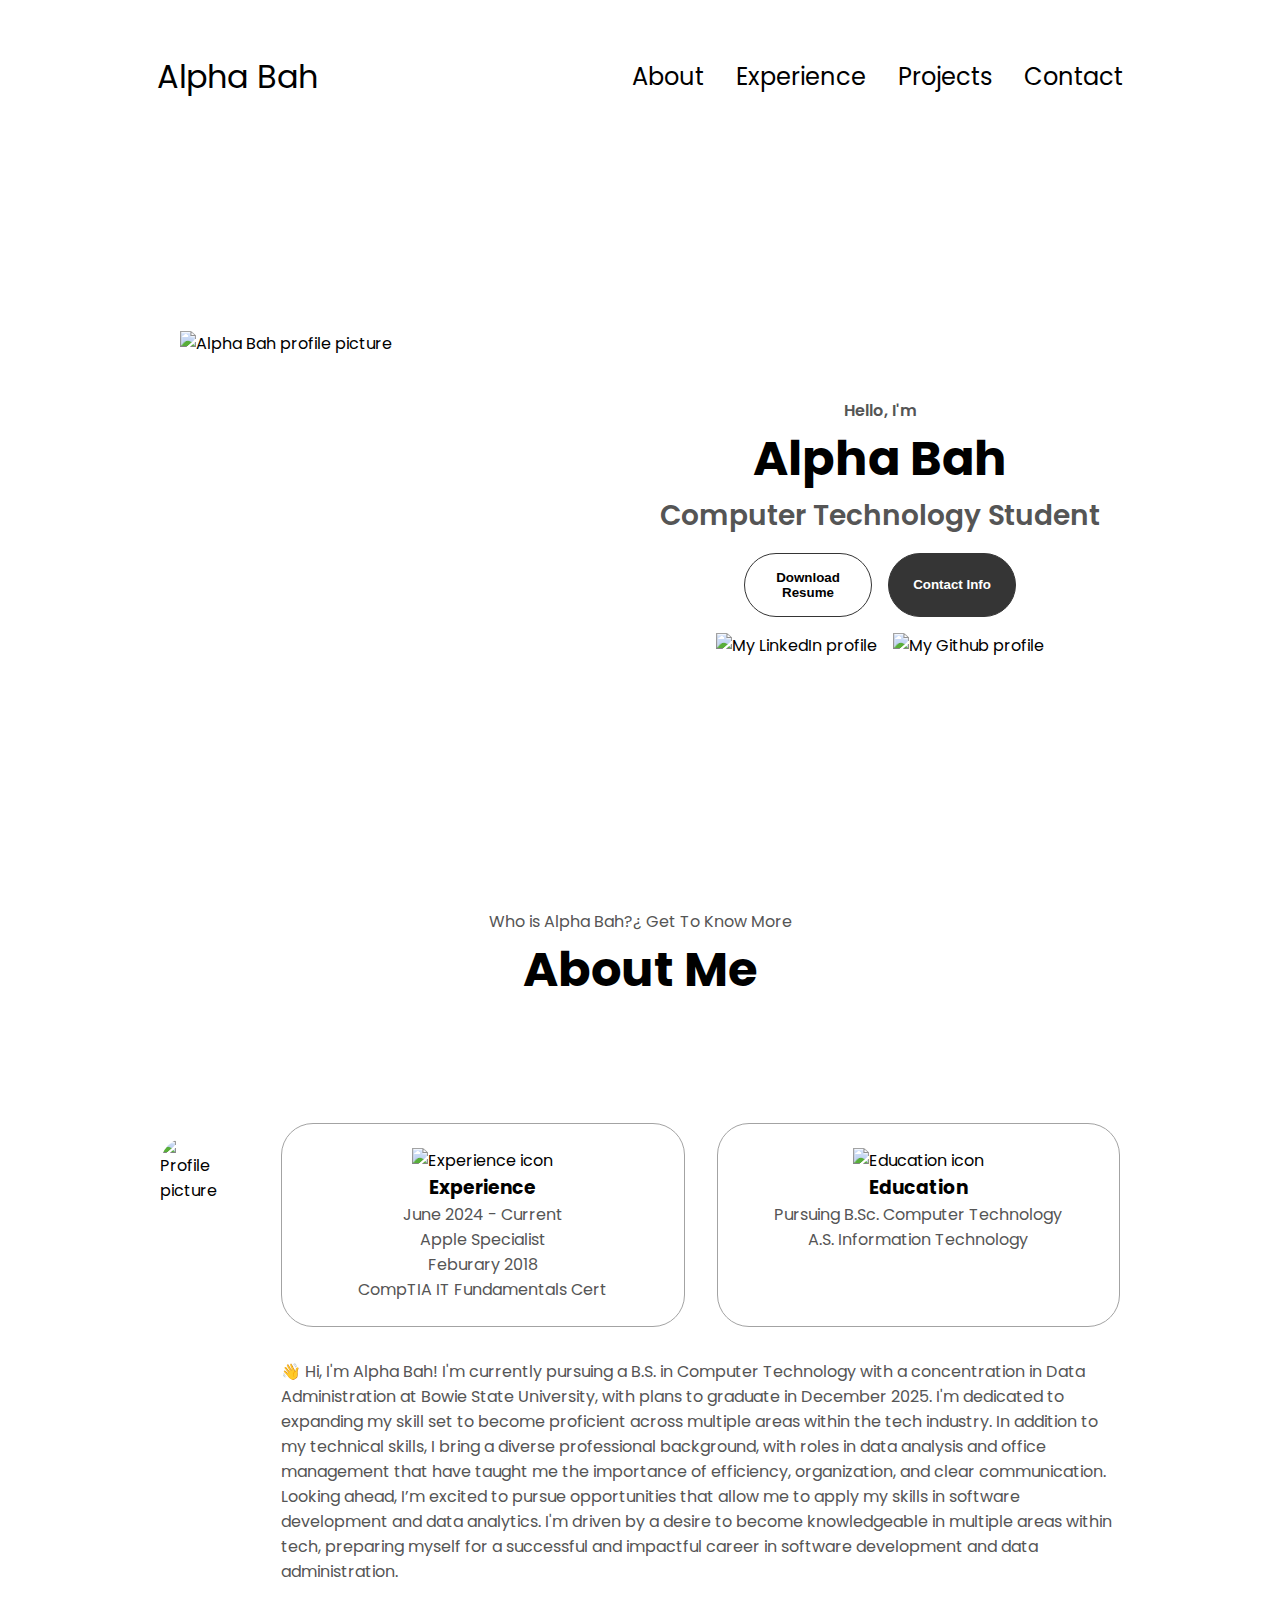
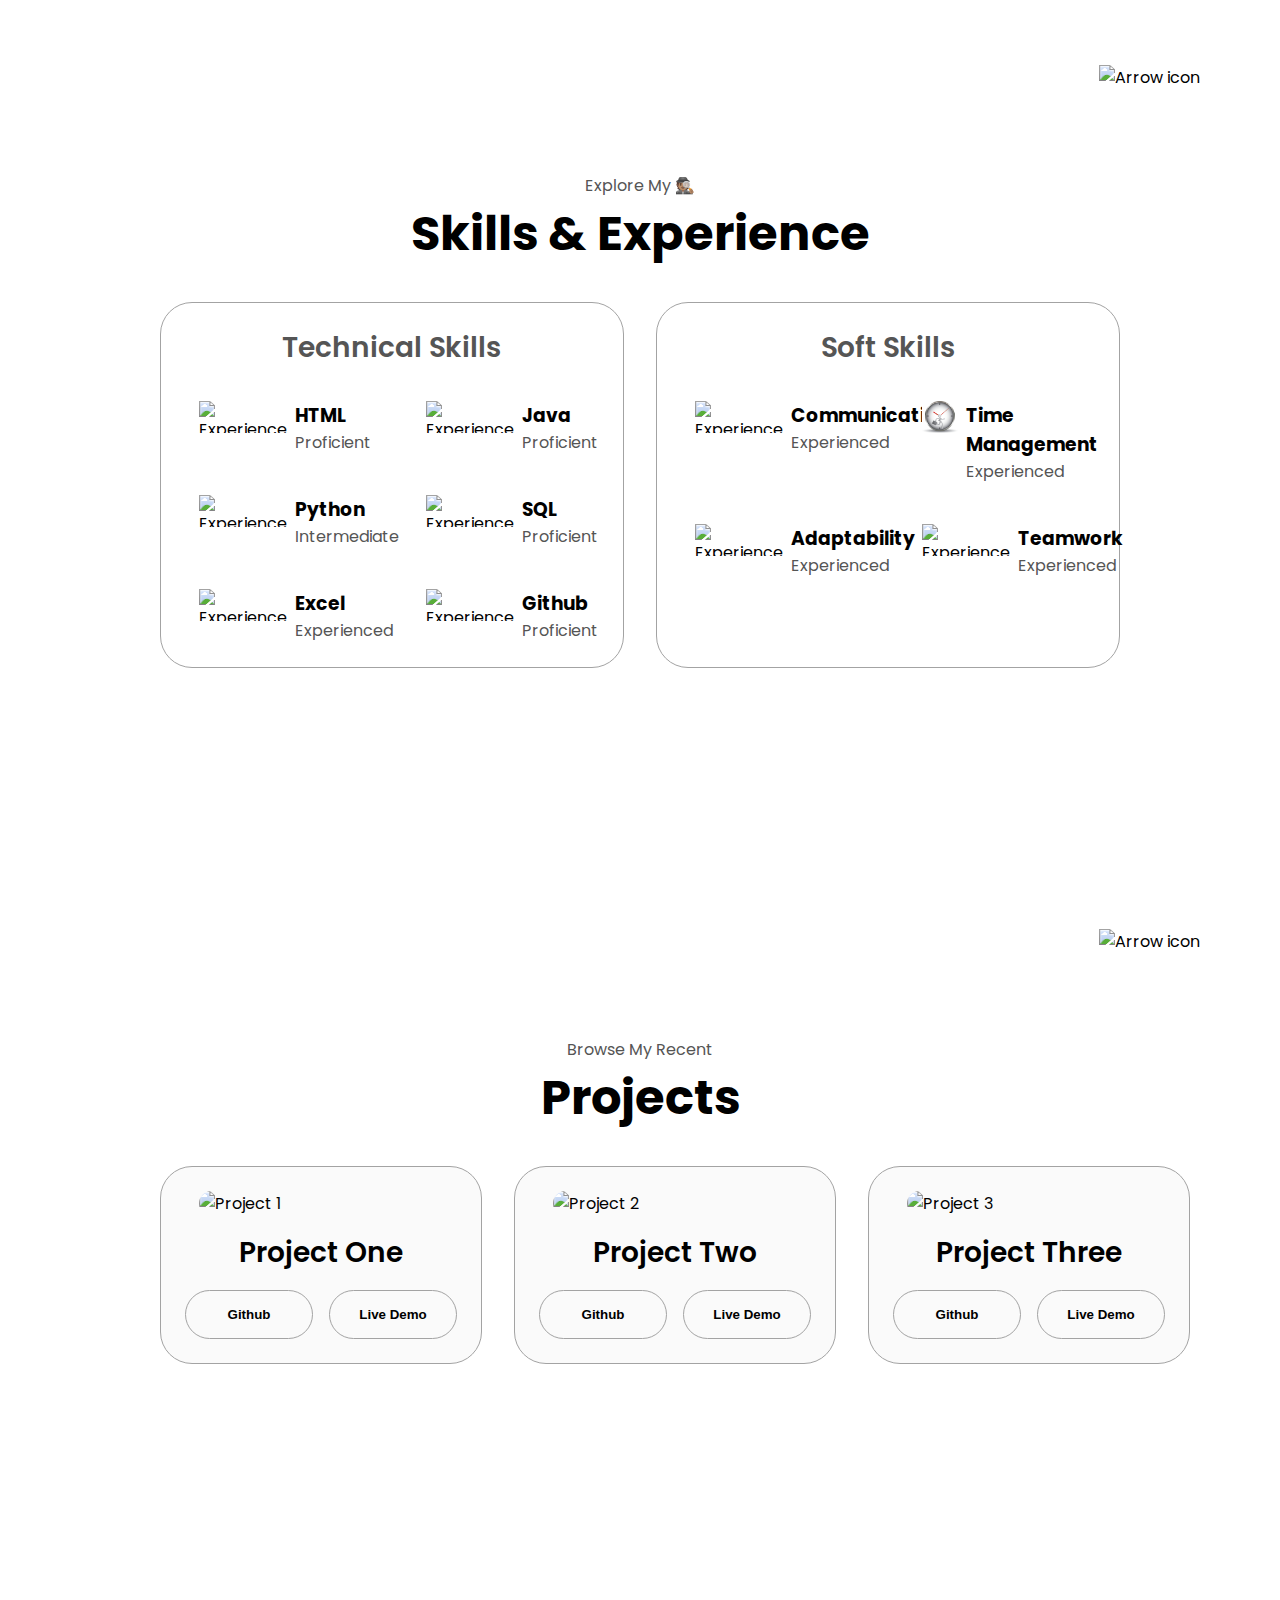
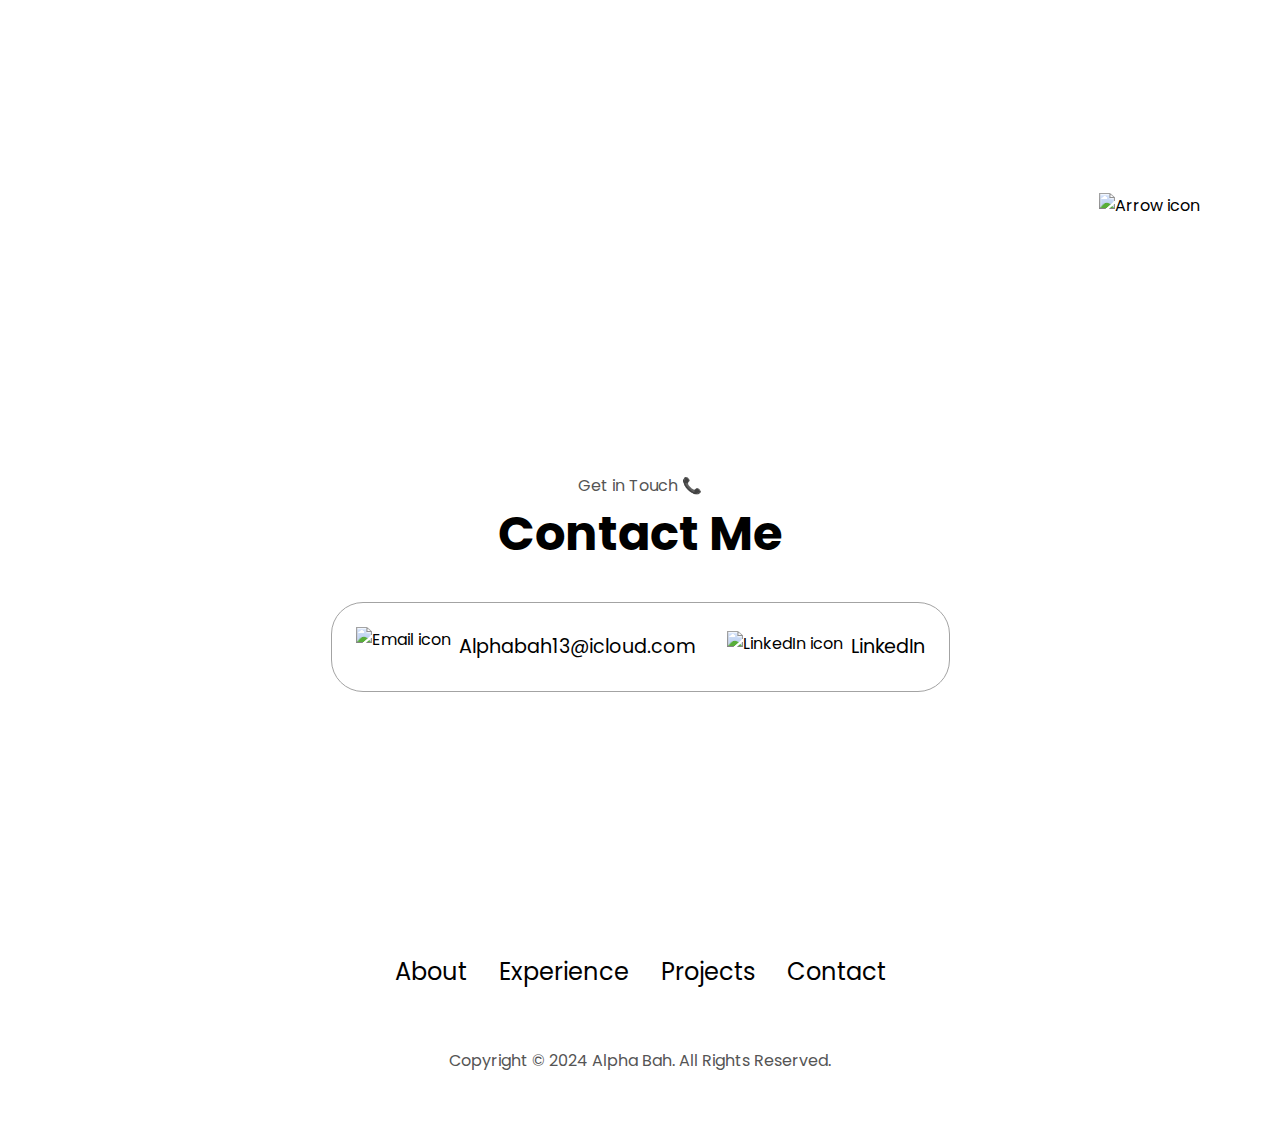
==== index.html @ 99da80e8 "pls work" ====
<!DOCTYPE html>
<html lang="en">
  <head>
    <meta charset="UTF-8" />
    <meta http-equiv="X-UA-Compatible" content="IE=edge" />
    <meta name="viewport" content="width=device-width, initial-scale=1.0" />
    <title>My Portfolio</title>
    <link rel="stylesheet" href="style.css" />
    <link rel="stylesheet" href="mediaqueries.css" />
  </head>
  <body>
    <nav id="desktop-nav">
      <div class="logo">Alpha Bah</div>
      <div>
        <ul class="nav-links">
          <li><a href="#about">About</a></li>
          <li><a href="#experience">Experience</a></li>
          <li><a href="#projects">Projects</a></li>
          <li><a href="#contact">Contact</a></li>
        </ul>
      </div>
    </nav>
    <nav id="hamburger-nav">
      <div class="logo">Alpha Bah</div>
      <div class="hamburger-menu">
        <div class="hamburger-icon" onclick="toggleMenu()">
          <span></span>
          <span></span>
          <span></span>
        </div>
        <div class="menu-links">
          <li><a href="#about" onclick="toggleMenu()">About</a></li>
          <li><a href="#experience" onclick="toggleMenu()">Experience</a></li>
          <li><a href="#projects" onclick="toggleMenu()">Projects</a></li>
          <li><a href="#contact" onclick="toggleMenu()">Contact</a></li>
        </div>
      </div>
    </nav>
    <section id="profile">
      <div class="section__pic-container">
        <img src="./assets/_DSC1212 2.jpg" alt="Alpha Bah profile picture" />
      </div>
      <div class="section__text">
        <p class="section__text__p1">Hello, I'm</p>
        <h1 class="title">Alpha Bah</h1>
        <p class="section__text__p2">Computer Technology Student</p>
        <div class="btn-container">
          <button
            class="btn btn-color-2"
            onclick="window.open('./assets/alpha-resume.pdf')"
          >
            Download Resume
          </button>
          <button class="btn btn-color-1" onclick="location.href='./#contact'">
            Contact Info
          </button>
        </div>
        <div id="socials-container">
          <img
            src="./assets/linkedin.png"
            alt="My LinkedIn profile"
            class="icon"
            onclick="location.href='https://www.linkedin.com/in/alpha-a-bah/'"
          />
          <img
            src="./assets/github.png"
            alt="My Github profile"
            class="icon"
            onclick="location.href='https://github.com/abah-a'"
          />
        </div>
      </div>
    </section>
    <section id="about">
      <p class="section__text__p1"> Who is Alpha Bah?¿ Get To Know More</p>
      <h1 class="title">About Me</h1>
      <div class="section-container">
        <div class="section__pic-container">
          <img
            src="./assets/IMG_3814 2.jpg"
            alt="Profile picture"
            class="about-pic"
          />
        </div>
        <div class="about-details-container">
          <div class="about-containers">
            <div class="details-container">
              <img
                src="./assets/experience.png"
                alt="Experience icon"
                class="icon"
              />
              <h3>Experience</h3>
              <p>June 2024 - Current <br />Apple Specialist</p>
              <p>Feburary 2018 <br />CompTIA IT Fundamentals Cert</p>
            </div>
            <div class="details-container">
              <img
                src="./assets/education.png"
                alt="Education icon"
                class="icon"
              />
              <h3>Education</h3>
              <p>Pursuing B.Sc. Computer Technology<br />A.S. Information Technology</p>
            </div>
          </div>
          <div class="text-container">
            <p>
              👋 Hi, I'm Alpha Bah! I'm currently pursuing a B.S. in Computer Technology 
              with a concentration in Data Administration at Bowie State University, 
              with plans to graduate in December 2025. I'm dedicated to expanding my skill
              set to become proficient across multiple areas within the tech 
              industry. In addition to my technical skills, I bring a diverse professional background, 
              with roles in data analysis and office management that have taught me the importance 
              of efficiency, organization, and clear communication. Looking ahead, I’m excited to 
              pursue opportunities that allow me to apply my skills in software development and data 
              analytics. I'm driven by a desire to become knowledgeable in multiple areas within tech, 
              preparing myself for a successful and impactful career in software development and data administration.
              
            </p>
          </div>
        </div>
      </div>
      <img
        src="./assets/arrow.png"
        alt="Arrow icon"
        class="icon arrow"
        onclick="location.href='./#experience'"
      />
    </section>
    <section id="experience">
      <p class="section__text__p1">Explore My 🕵🏽 </p>
      <h1 class="title">Skills & Experience</h1>
      <div class="experience-details-container">
        <div class="about-containers">
          <div class="details-container">
            <h2 class="experience-sub-title">Technical Skills</h2>
            <div class="article-container">
              <article>
                <img
                  src="./assets/checkmark.png"
                  alt="Experience icon"
                  class="icon"
                />
                <div>
                  <h3>HTML</h3>
                  <p>Proficient</p>
                </div>
              </article>
              <article>
                <img
                  src="./assets/checkmark.png"
                  alt="Experience icon"
                  class="icon"
                />
                <div>
                  <h3>Java</h3>
                  <p>Proficient</p>
                </div>
              </article>
              <article>
                <img
                  src="./assets/checkmark.png"
                  alt="Experience icon"
                  class="icon"
                />
                <div>
                  <h3>Python</h3>
                  <p>Intermediate</p>
                </div>
              </article>
              <article>
                <img
                  src="./assets/checkmark.png"
                  alt="Experience icon"
                  class="icon"
                />
                <div>
                  <h3>SQL</h3>
                  <p>Proficient</p>
                </div>
              </article>
              <article>
                <img
                  src="./assets/checkmark.png"
                  alt="Experience icon"
                  class="icon"
                />
                <div>
                  <h3>Excel</h3>
                  <p>Experienced</p>
                </div>
              </article>
              <article>
                <img
                  src="./assets/checkmark.png"
                  alt="Experience icon"
                  class="icon"
                />
                <div>
                  <h3>Github</h3>
                  <p>Proficient</p>
                </div>
              </article>
            </div>
          </div>
          <div class="details-container">
            <h2 class="experience-sub-title">Soft Skills</h2>
            <div class="article-container">
              <article>
                <img
                  src="./assets/commmsss.jpeg"
                  alt="Experience icon"
                  class="icon"
                />
                <div>
                  <h3>Communication</h3>
                  <p>Experienced</p>
                </div>
              </article>
              <article>
                <img
                  src="./assets/time management.jpeg"
                  alt="Experience icon"
                  class="icon"
                />
                <div>
                  <h3>Time Management</h3>
                  <p>Experienced</p>
                </div>
              </article>
              <article>
                <img
                  src="./assets/Adaptability.jpg"
                  alt="Experience icon"
                  class="icon"
                />
                <div>
                  <h3>Adaptability</h3>
                  <p>Experienced</p>
                </div>
              </article>
              <article>
                <img
                  src="./assets/teamwork.avif"
                  alt="Experience icon"
                  class="icon"
                />
                <div>
                  <h3>Teamwork</h3>
                  <p>Experienced</p>
                </div>
              </article>
            </div>
          </div>
        </div>
      </div>
      <img
        src="./assets/arrow.png"
        alt="Arrow icon"
        class="icon arrow"
        onclick="location.href='./#projects'"
      />
    </section>
    <section id="projects">
      <p class="section__text__p1">Browse My Recent</p>
      <h1 class="title">Projects</h1>
      <div class="experience-details-container">
        <div class="about-containers">
          <div class="details-container color-container">
            <div class="article-container">
              <img
                src="./assets/project-1.png"
                alt="Project 1"
                class="project-img"
              />
            </div>
            <h2 class="experience-sub-title project-title">Project One</h2>
            <div class="btn-container">
              <button
                class="btn btn-color-2 project-btn"
                onclick="location.href='https://github.com/'"
              >
                Github
              </button>
              <button
                class="btn btn-color-2 project-btn"
                onclick="location.href='https://github.com/'"
              >
                Live Demo
              </button>
            </div>
          </div>
          <div class="details-container color-container">
            <div class="article-container">
              <img
                src="./assets/project-2.png"
                alt="Project 2"
                class="project-img"
              />
            </div>
            <h2 class="experience-sub-title project-title">Project Two</h2>
            <div class="btn-container">
              <button
                class="btn btn-color-2 project-btn"
                onclick="location.href='https://github.com/'"
              >
                Github
              </button>
              <button
                class="btn btn-color-2 project-btn"
                onclick="location.href='https://github.com/'"
              >
                Live Demo
              </button>
            </div>
          </div>
          <div class="details-container color-container">
            <div class="article-container">
              <img
                src="./assets/project-3.png"
                alt="Project 3"
                class="project-img"
              />
            </div>
            <h2 class="experience-sub-title project-title">Project Three</h2>
            <div class="btn-container">
              <button
                class="btn btn-color-2 project-btn"
                onclick="location.href='https://github.com/'"
              >
                Github
              </button>
              <button
                class="btn btn-color-2 project-btn"
                onclick="location.href='https://github.com/'"
              >
                Live Demo
              </button>
            </div>
          </div>
        </div>
      </div>
      <img
        src="./assets/arrow.png"
        alt="Arrow icon"
        class="icon arrow"
        onclick="location.href='./#contact'"
      />
    </section>
    <section id="contact">
      <p class="section__text__p1">Get in Touch 📞</p>
      <h1 class="title">Contact Me</h1>
      <div class="contact-info-upper-container">
        <div class="contact-info-container">
          <img
            src="./assets/email.png"
            alt="Email icon"
            class="icon contact-icon email-icon"
          />
          <p><a href="mailto:Alphabah13@icloud.com">Alphabah13@icloud.com</a></p>
        </div>
        <div class="contact-info-container">
          <img
            src="./assets/linkedin.png"
            alt="LinkedIn icon"
            class="icon contact-icon"
          />
          <p><a href="https://www.linkedin.com/in/alpha-a-bah/">LinkedIn</a></p>
        </div>
      </div>
    </section>
    <footer>
      <nav>
        <div class="nav-links-container">
          <ul class="nav-links">
            <li><a href="#about">About</a></li>
            <li><a href="#experience">Experience</a></li>
            <li><a href="#projects">Projects</a></li>
            <li><a href="#contact">Contact</a></li>
          </ul>
        </div>
      </nav>
      <p>Copyright &#169; 2024 Alpha Bah. All Rights Reserved.</p>
    </footer>
    <script src="script.js"></script>
  </body>
</html>
---- style.css ----
/* GENERAL */

@import url("https://fonts.googleapis.com/css2?family=Poppins:wght@300;400;500;600&display=swap");

* {
  margin: 0;
  padding: 0;
}

body {
  font-family: "Poppins", sans-serif;
}

html {
  scroll-behavior: smooth;
}

p {
  color: rgb(85, 85, 85);
}

/* TRANSITION */

a,
.btn {
  transition: all 300ms ease;
}

/* DESKTOP NAV */

nav,
.nav-links {
  display: flex;
}

nav {
  justify-content: space-around;
  align-items: center;
  height: 17vh;
}

.nav-links {
  gap: 2rem;
  list-style: none;
  font-size: 1.5rem;
}

a {
  color: black;
  text-decoration: none;
  text-decoration-color: white;
}

a:hover {
  color: grey;
  text-decoration: underline;
  text-underline-offset: 1rem;
  text-decoration-color: rgb(181, 181, 181);
}

.logo {
  font-size: 2rem;
}

.logo:hover {
  cursor: default;
}

/* HAMBURGER MENU */

#hamburger-nav {
  display: none;
}

.hamburger-menu {
  position: relative;
  display: inline-block;
}

.hamburger-icon {
  display: flex;
  flex-direction: column;
  justify-content: space-between;
  height: 24px;
  width: 30px;
  cursor: pointer;
}

.hamburger-icon span {
  width: 100%;
  height: 2px;
  background-color: black;
  transition: all 0.3 ease-in-out;
}

.menu-links {
  position: absolute;
  top: 100%;
  right: 0;
  background-color: white;
  width: fit-content;
  max-height: 0;
  overflow: hidden;
  transition: all 0.3 ease-in-out;
}

.menu-links a {
  display: block;
  padding: 10px;
  text-align: center;
  font-size: 1.5rem;
  color: black;
  text-decoration: none;
  transition: all 0.3 ease-in-out;
}

.menu-links li {
  list-style: none;
}

.menu-links.open {
  max-height: 300px;
}

.hamburger-icon.open span:first-child {
  transform: rotate(45deg) translate(10px, 5px);
}

.hamburger-icon.open span:nth-child(2) {
  opacity: 0;
}

.hamburger-icon.open span:last-child {
  transform: rotate(-45deg) translate(10px, -5px);
}

.hamburger-icon span:first-child {
  transform: none;
}

.hamburger-icon span:first-child {
  opacity: 1;
}

.hamburger-icon span:first-child {
  transform: none;
}

/* SECTIONS */

section {
  padding-top: 4vh;
  height: 96vh;
  margin: 0 10rem;
  box-sizing: border-box;
  min-height: fit-content;
}

.section-container {
  display: flex;
}

/* PROFILE SECTION */

#profile {
  display: flex;
  justify-content: center;
  gap: 5rem;
  height: 80vh;
}

.section__pic-container {
  display: flex;
  height: 400px;
  width: 400px;
  margin: auto 0;
}

.section__text {
  align-self: center;
  text-align: center;
}

.section__text p {
  font-weight: 600;
}

.section__text__p1 {
  text-align: center;
}

.section__text__p2 {
  font-size: 1.75rem;
  margin-bottom: 1rem;
}

.title {
  font-size: 3rem;
  text-align: center;
}

#socials-container {
  display: flex;
  justify-content: center;
  margin-top: 1rem;
  gap: 1rem;
}

/* ICONS */

.icon {
  cursor: pointer;
  height: 2rem;
}

/* BUTTONS */

.btn-container {
  display: flex;
  justify-content: center;
  gap: 1rem;
}

.btn {
  font-weight: 600;
  transition: all 300ms ease;
  padding: 1rem;
  width: 8rem;
  border-radius: 2rem;
}

.btn-color-1,
.btn-color-2 {
  border: rgb(53, 53, 53) 0.1rem solid;
}

.btn-color-1:hover,
.btn-color-2:hover {
  cursor: pointer;
}

.btn-color-1,
.btn-color-2:hover {
  background: rgb(53, 53, 53);
  color: white;
}

.btn-color-1:hover {
  background: rgb(0, 0, 0);
}

.btn-color-2 {
  background: none;
}

.btn-color-2:hover {
  border: rgb(255, 255, 255) 0.1rem solid;
}

.btn-container {
  gap: 1rem;
}

/* ABOUT SECTION */

#about {
  position: relative;
}

.about-containers {
  gap: 2rem;
  margin-bottom: 2rem;
  margin-top: 2rem;
}

.about-details-container {
  justify-content: center;
  flex-direction: column;
}

.about-containers,
.about-details-container {
  display: flex;
}

.about-pic {
  border-radius: 2rem;
}

.arrow {
  position: absolute;
  right: -5rem;
  bottom: 2.5rem;
}

.details-container {
  padding: 1.5rem;
  flex: 1;
  background: white;
  border-radius: 2rem;
  border: rgb(53, 53, 53) 0.1rem solid;
  border-color: rgb(163, 163, 163);
  text-align: center;
}

.section-container {
  gap: 4rem;
  height: 80%;
}

.section__pic-container {
  height: 400px;
  width: 400px;
  margin: auto 0;
}

/* EXPERIENCE SECTION */

#experience {
  position: relative;
}

.experience-sub-title {
  color: rgb(85, 85, 85);
  font-weight: 600;
  font-size: 1.75rem;
  margin-bottom: 2rem;
}

.experience-details-container {
  display: flex;
  justify-content: center;
  flex-direction: column;
}

.article-container {
  display: flex;
  text-align: initial;
  flex-wrap: wrap;
  flex-direction: row;
  gap: 2.5rem;
  justify-content: space-around;
}

article {
  display: flex;
  width: 10rem;
  justify-content: space-around;
  gap: 0.5rem;
}

article .icon {
  cursor: default;
}

/* PROJECTS SECTION */

#projects {
  position: relative;
}

.color-container {
  border-color: rgb(163, 163, 163);
  background: rgb(250, 250, 250);
}

.project-img {
  border-radius: 2rem;
  width: 90%;
  height: 90%;
}

.project-title {
  margin: 1rem;
  color: black;
}

.project-btn {
  color: black;
  border-color: rgb(163, 163, 163);
}

/* CONTACT */

#contact {
  display: flex;
  justify-content: center;
  flex-direction: column;
  height: 70vh;
}

.contact-info-upper-container {
  display: flex;
  justify-content: center;
  border-radius: 2rem;
  border: rgb(53, 53, 53) 0.1rem solid;
  border-color: rgb(163, 163, 163);
  background: (250, 250, 250);
  margin: 2rem auto;
  padding: 0.5rem;
}

.contact-info-container {
  display: flex;
  align-items: center;
  justify-content: center;
  gap: 0.5rem;
  margin: 1rem;
}

.contact-info-container p {
  font-size: larger;
}

.contact-icon {
  cursor: default;
}

.email-icon {
  height: 2.5rem;
}

/* FOOTER SECTION */

footer {
  height: 26vh;
  margin: 0 1rem;
}

footer p {
  text-align: center;
}
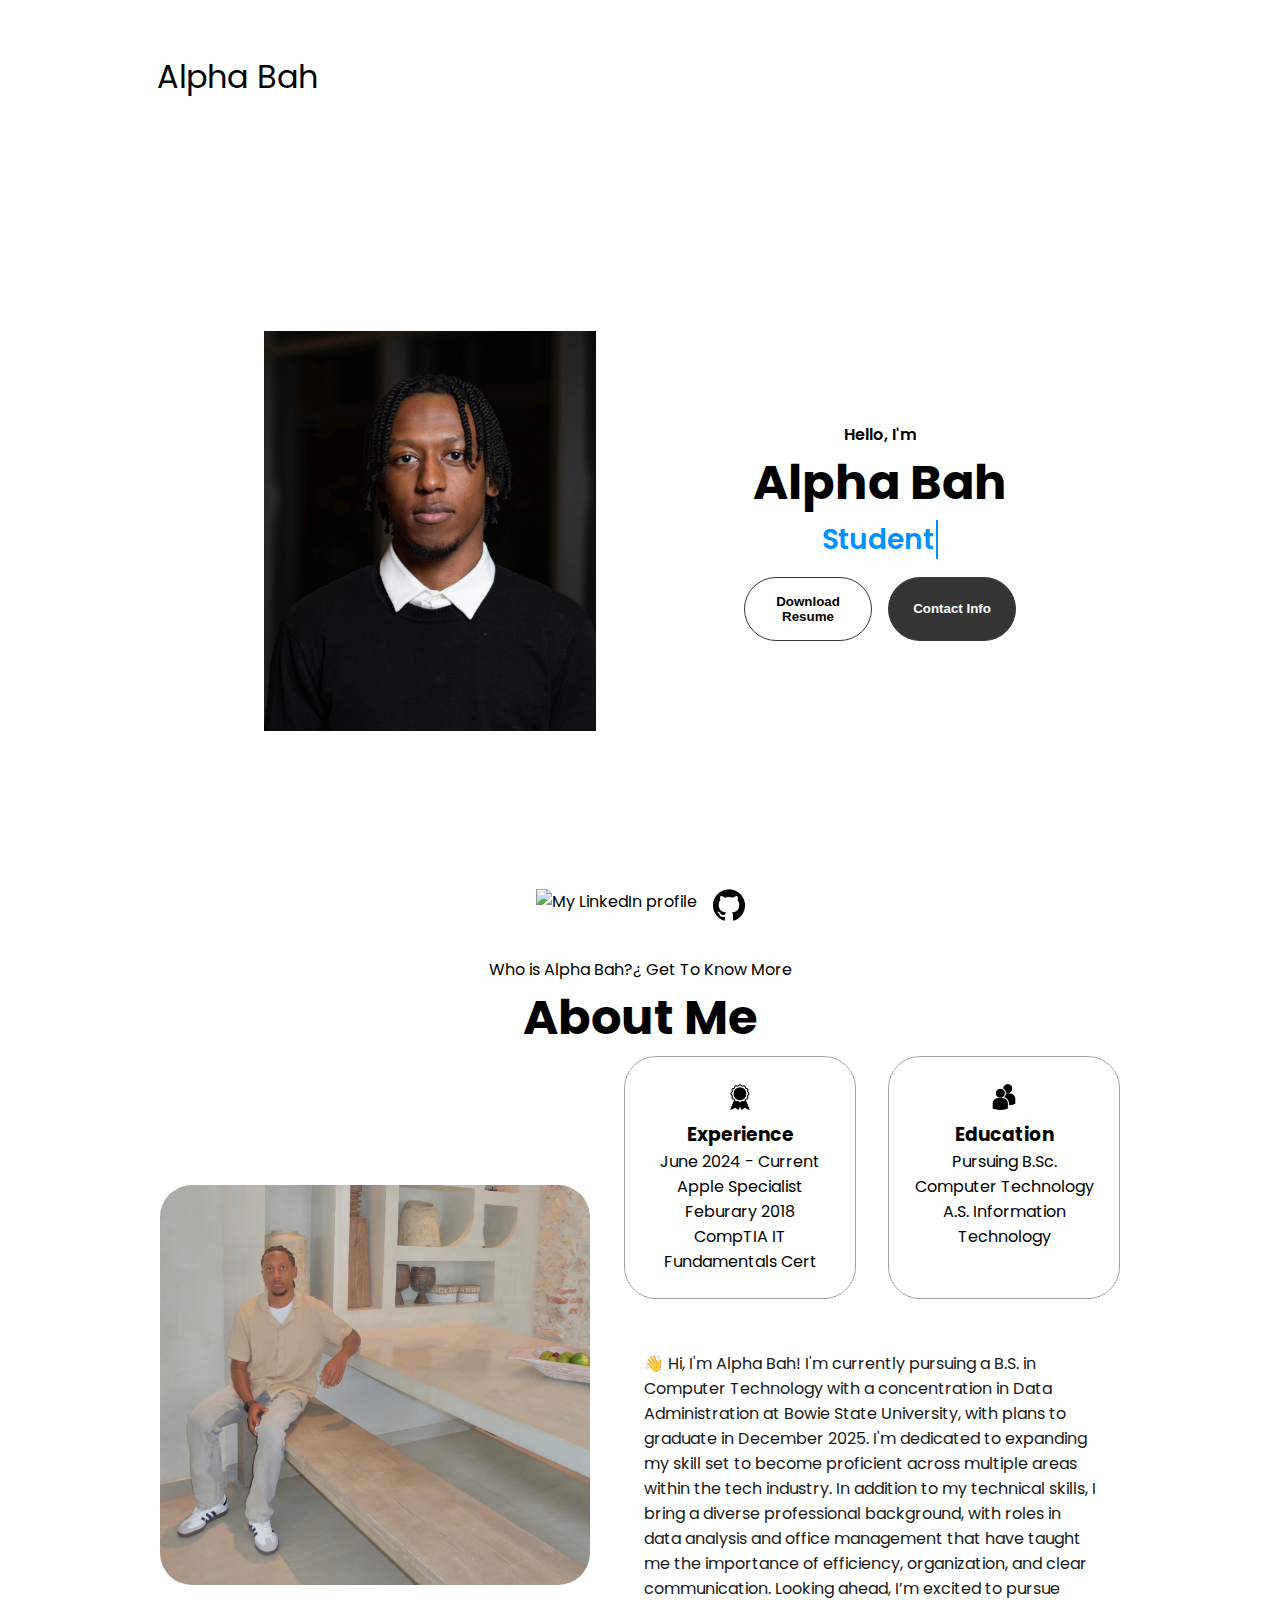
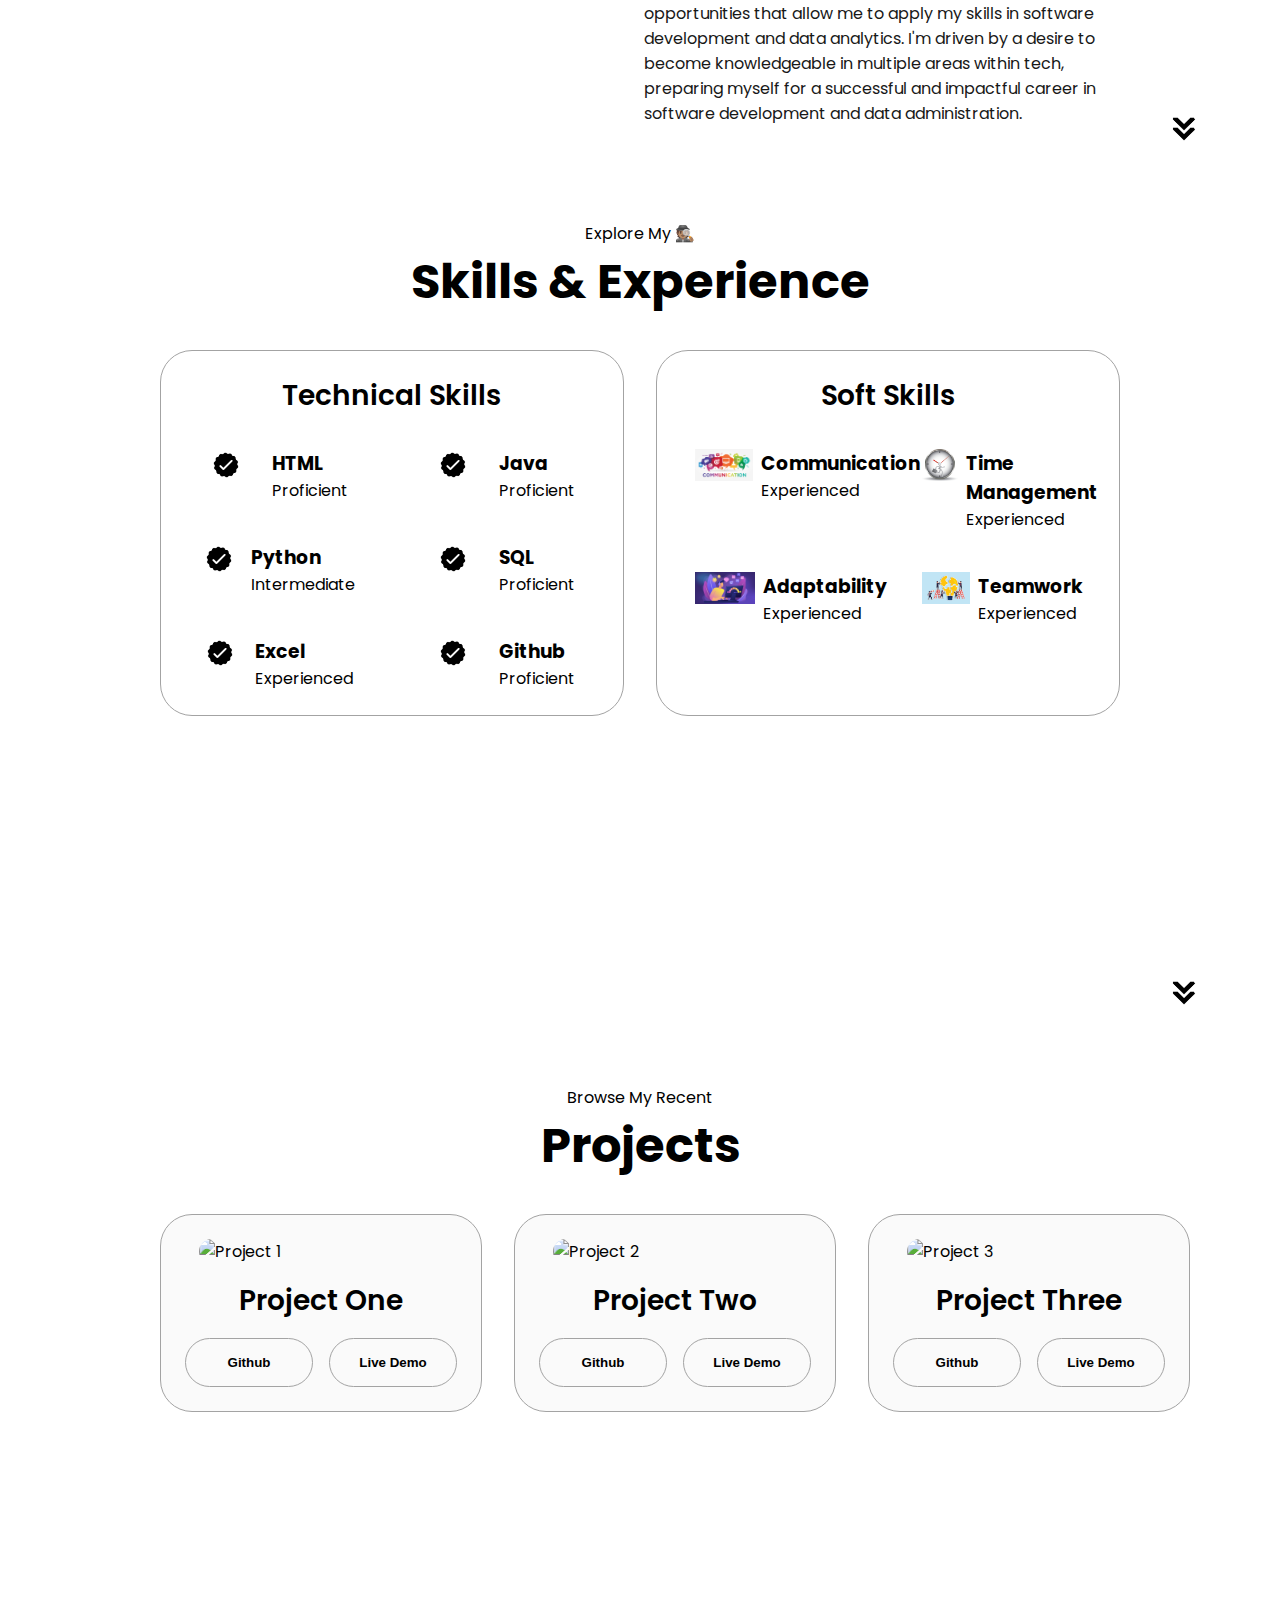
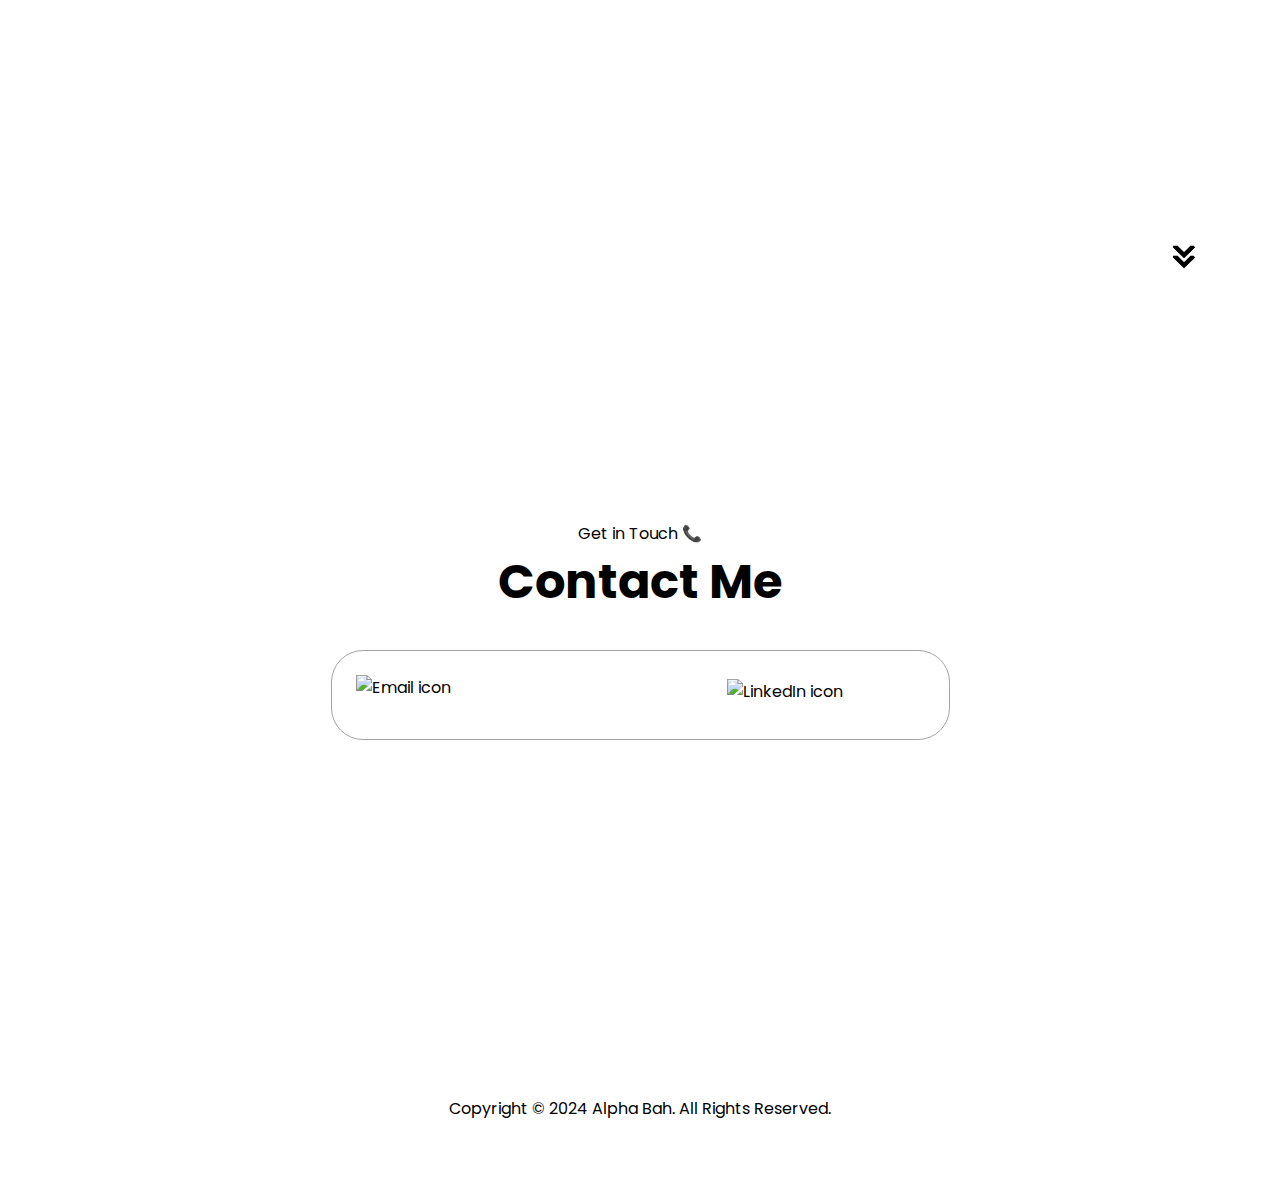
==== commit af5e6b05: "Update index.html" ====
--- a/index.html
+++ b/index.html
@@ -43,7 +43,7 @@
       <div class="section__text">
         <p class="section__text__p1">Hello, I'm</p>
         <h1 class="title">Alpha Bah</h1>
-        <p class="section__text__p2">Computer Technology Student</p>
+        <p class="section__text__p2"><span id="typing-text"></span></p>
         <div class="btn-container">
           <button
             class="btn btn-color-2"
@@ -55,9 +55,11 @@
             Contact Info
           </button>
         </div>
+      </div>
+    </section>    
         <div id="socials-container">
           <img
-            src="./assets/linkedin.png"
+            src="./assets/LinkedIn_logo_initials.png"
             alt="My LinkedIn profile"
             class="icon"
             onclick="location.href='https://www.linkedin.com/in/alpha-a-bah/'"
@@ -104,18 +106,17 @@
               <p>Pursuing B.Sc. Computer Technology<br />A.S. Information Technology</p>
             </div>
           </div>
-          <div class="text-container">
-            <p>
-              👋 Hi, I'm Alpha Bah! I'm currently pursuing a B.S. in Computer Technology 
-              with a concentration in Data Administration at Bowie State University, 
-              with plans to graduate in December 2025. I'm dedicated to expanding my skill
-              set to become proficient across multiple areas within the tech 
-              industry. In addition to my technical skills, I bring a diverse professional background, 
-              with roles in data analysis and office management that have taught me the importance 
-              of efficiency, organization, and clear communication. Looking ahead, I’m excited to 
-              pursue opportunities that allow me to apply my skills in software development and data 
-              analytics. I'm driven by a desire to become knowledgeable in multiple areas within tech, 
-              preparing myself for a successful and impactful career in software development and data administration.
+          <div class="highlighted-text">
+            👋 Hi, I'm Alpha Bah! I'm currently pursuing a B.S. in Computer Technology 
+            with a concentration in Data Administration at Bowie State University, with plans 
+            to graduate in December 2025. I'm dedicated to expanding my skill set to become proficient 
+            across multiple areas within the tech industry. In addition to my technical skills, I bring 
+            a diverse professional background, with roles in data analysis and office management that have 
+            taught me the importance of efficiency, organization, and clear communication. Looking ahead, 
+            I’m excited to pursue opportunities that allow me to apply my skills in software development 
+            and data analytics. I'm driven by a desire to become knowledgeable in multiple areas within tech, 
+            preparing myself for a successful and impactful career in software development and data administration.
+          </div>
               
             </p>
           </div>
@@ -270,7 +271,7 @@
           <div class="details-container color-container">
             <div class="article-container">
               <img
-                src="./assets/project-1.png"
+                src="./assets/messi timeout.webp"
                 alt="Project 1"
                 class="project-img"
               />
@@ -294,7 +295,7 @@
           <div class="details-container color-container">
             <div class="article-container">
               <img
-                src="./assets/project-2.png"
+                src="./assets/tom brady timeout.jpg"
                 alt="Project 2"
                 class="project-img"
               />
@@ -318,7 +319,7 @@
           <div class="details-container color-container">
             <div class="article-container">
               <img
-                src="./assets/project-3.png"
+                src="./assets/coach nba timeout.webp"
                 alt="Project 3"
                 class="project-img"
               />
@@ -354,7 +355,7 @@
       <div class="contact-info-upper-container">
         <div class="contact-info-container">
           <img
-            src="./assets/email.png"
+            src="./assets/Apple_Mail-512.webp"
             alt="Email icon"
             class="icon contact-icon email-icon"
           />
@@ -362,7 +363,7 @@
         </div>
         <div class="contact-info-container">
           <img
-            src="./assets/linkedin.png"
+            src="./assets/LinkedIn_logo_initials.png"
             alt="LinkedIn icon"
             class="icon contact-icon"
           />
--- a/style.css
+++ b/style.css
@@ -16,7 +16,7 @@
 }
 
 p {
-  color: rgb(85, 85, 85);
+  color: rgb(0, 0, 0);
 }
 
 /* TRANSITION */
@@ -46,13 +46,13 @@
 }
 
 a {
-  color: black;
+  color: rgb(255, 255, 255);
   text-decoration: none;
   text-decoration-color: white;
 }
 
 a:hover {
-  color: grey;
+  color: rgb(255, 255, 255);
   text-decoration: underline;
   text-underline-offset: 1rem;
   text-decoration-color: rgb(181, 181, 181);
@@ -321,7 +321,7 @@
 }
 
 .experience-sub-title {
-  color: rgb(85, 85, 85);
+  color: rgb(0, 0, 0);
   font-weight: 600;
   font-size: 1.75rem;
   margin-bottom: 2rem;
@@ -393,7 +393,7 @@
   display: flex;
   justify-content: center;
   border-radius: 2rem;
-  border: rgb(53, 53, 53) 0.1rem solid;
+  border: rgb(255, 255, 255) 0.1rem solid;
   border-color: rgb(163, 163, 163);
   background: (250, 250, 250);
   margin: 2rem auto;
@@ -430,3 +430,26 @@
 footer p {
   text-align: center;
 }
+
+#typing-text {
+  color: rgb(0, 145, 255);
+  border-right: 2px solid rgb(0, 145, 255);
+  padding-right: 2px;
+  white-space: nowrap;
+  overflow: hidden;
+}
+body {
+  background-image: url('./assets/olivie-strauss-cnR9Q8ordVI-unsplash.jpg');
+  background-size: cover;
+  background-position: center;
+  background-repeat: no-repeat;
+}
+.highlighted-text {
+  background-color: white;
+  padding: 20px;
+  border-radius: 8px;
+  opacity: 0.9;
+  max-width: 800px;
+  margin: 0 auto;
+}
+
